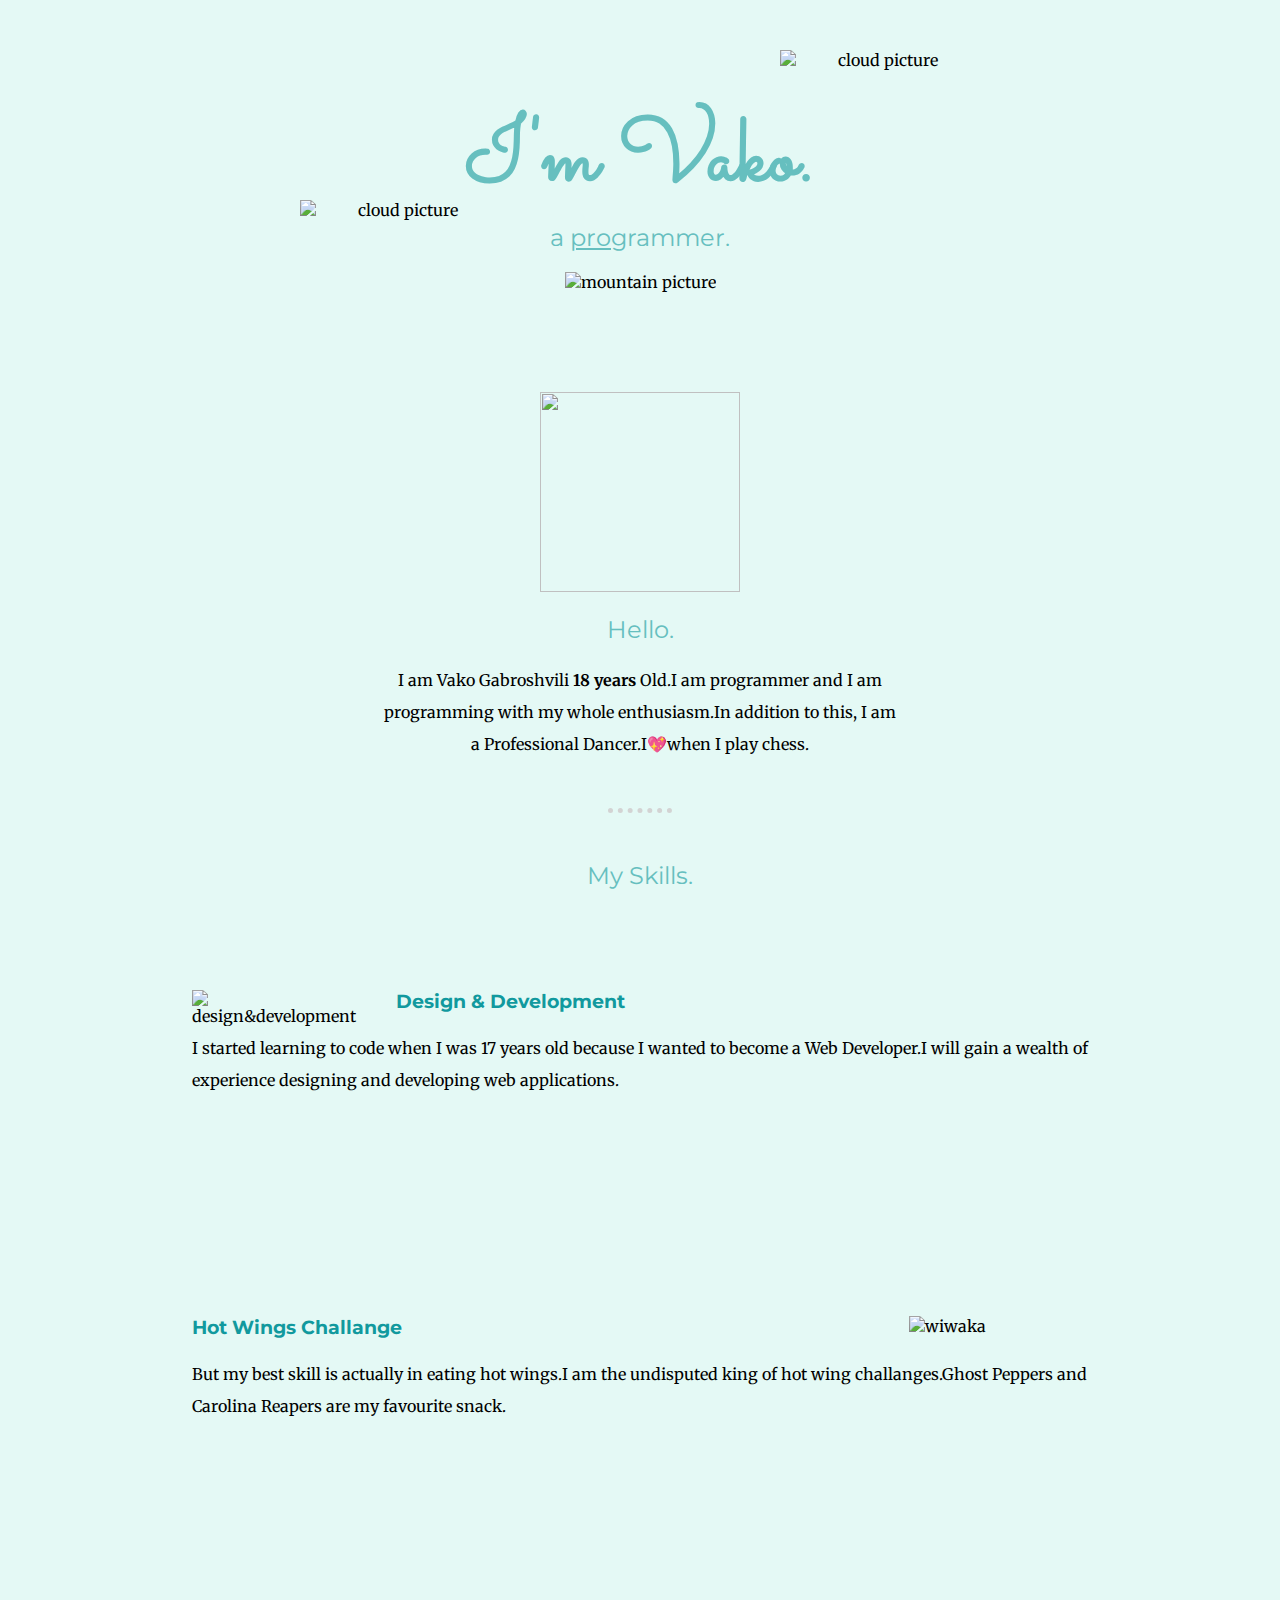
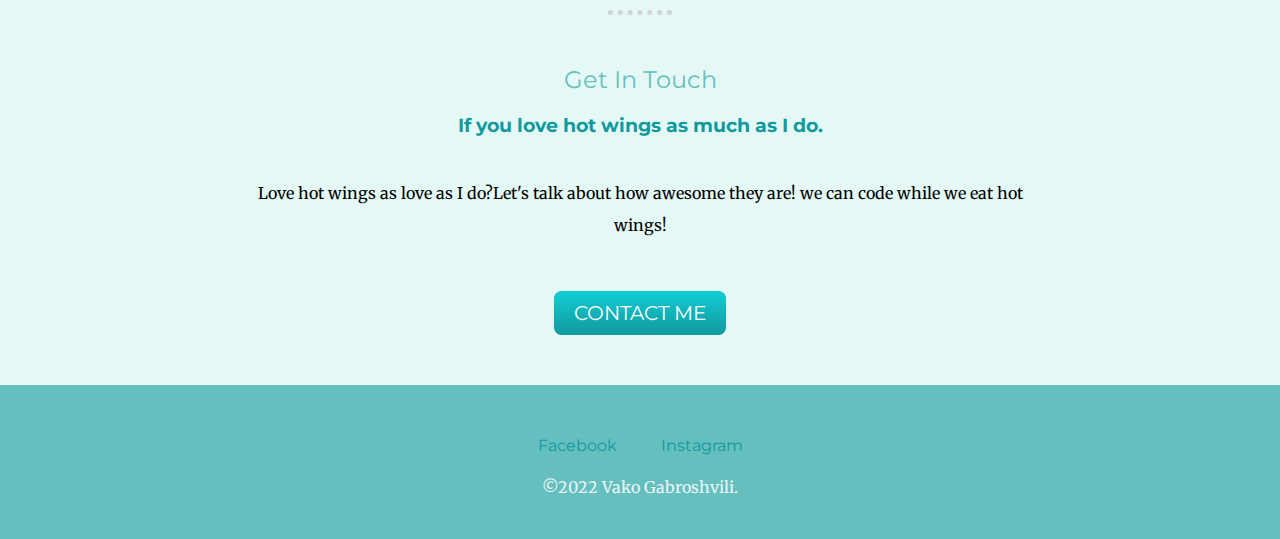
==== index.html @ 7b6bf8d6 "Add initial CV website files" ====
<!DOCTYPE html>
<html lang="en">
<head>
    <meta charset="UTF-8">
    <meta http-equiv="X-UA-Compatible" content="IE=edge">
    <meta name="viewport" content="width=device-width, initial-scale=1.0">
    <title>Vako's Personal Site</title>
    <link rel="stylesheet" href="style.css">
    <link rel="icon" href="boss.png">
    <link rel="preconnect" href="https://fonts.googleapis.com">
<link rel="preconnect" href="https://fonts.gstatic.com" crossorigin>
<link href="https://fonts.googleapis.com/css2?family=Merriweather&family=Montserrat&family=Sacramento&display=swap" rel="stylesheet">
</head>
<body>
    <div class="top-container">
        <img class="top-cloud" src="../images/cloud.png" alt="cloud picture" width="200px" height="80px">
        <h1>I'm Vako.</h1>
        <h2>a <span class="pro">pro</span>grammer.</h2>
        <img class="bottom-cloud" src="../images/cloud.png" alt="cloud picture" width="200px" height="100px">
        <img  class="mountain" src="../images/mountain (3).png" alt="mountain picture">
    </div>
    <div class="middle-container">
        <div class="profile">
          <img src="../images/vakos-picture.png" alt="" width="200px" height="200px">
          <h2>Hello.</h2>
          <p class="intro">I am Vako Gabroshvili <strong>18 years</strong> Old.I am  programmer and I am programming with my whole enthusiasm.In addition to this,
            I am a Professional Dancer.I💖when I play chess.</p>
        </div>
        <br>
        <br>
        <hr>
        <br>
        <div class="skills">
          <h2>My Skills.</h2>
          <div class="skill-row">
            <img class="design-img" src="../images/design1-modified.png" alt="design&development">
             <h3>Design &  Development </h3>
            <p>I started learning to code when I was 17 years old because I wanted to become a Web Developer.I will gain a wealth of experience designing and developing web applications.</p>
        </div>
        <br>
          <div class="skill-row">
            <img class="chill-img" src="../images/chill1.png" alt="wiwaka" >
            <h3>Hot Wings Challange</h3>
            <p>But my best skill is actually in eating hot wings.I am the undisputed king of hot wing challanges.Ghost Peppers and Carolina Reapers are my favourite snack. </p>
          </div>
        </div>
        <br>
        <br>
        <br>
        <br>
        <hr>
        <div class="bottom-container">
          <h2>Get In Touch</h2>
          <h3>If you love hot wings as much as I do.</h3>
          <p class="contact-message">Love hot wings as love as I do?Let's talk about how awesome they are! we can code while we eat hot wings!</p>
          <a  class="btn"  href="contact.html">CONTACT ME</a>
          <br>
          <br>
          <br>
          <br>
          <div class="social-links">
         <a class="footer-link" href="https://www.facebook.com/vako.gabroshvili.3/">Facebook</a>
        <a class="footer-link" href="https://www.instagram.com/gabroshvilivako/">Instagram</a>
        <p class="copyright">©2022 Vako Gabroshvili.</p>
        </div>
        </div>
      
      
</body>
</html>
---- style.css ----
/*********************TAG SELECTORS*********************/
body {
    margin: 0px;
    text-align: center;
    font-family: 'Merriweather', serif;
}
h1 {
    font-size: 5.625em; 
    margin-top: 100px auto 0 auto;
    font-family: 'Sacramento', cursive;
    color: #66BFBF;
    line-height: 2px;

}

h2{
    font-family: 'Montserrat', sans-serif;
    
    color: #66BFBF;
    font-weight: normal;
}
.intro {
    width: 40%;
    margin:auto ;
}

h3 {
    font-family: 'Montserrat', sans-serif;
    color: #11999E;
}

div {
    background-color:#E4F9F5;
    position: relative;
}
p {
    line-height: 2;
}
hr {
    border-style: none;
    border-top-style: dotted;
    border-color: lightgray;
    border-width: 5px;
    width: 5%;
}
a {
    color: #11999E;
    font-family: 'Montserrat', sans-serif;
    text-decoration: none;
    margin: 10px 20px;
}
a:hover {
    color: #EAF6F6;
}

/*********************CLASS SELECTORS*********************/

.pro {
    text-decoration: underline;
}
.bottom-cloud {
    position:absolute;
    left: 300px;
    top: 200px;
}
.top-cloud{
    position: absolute;
    right: 300px;
    top: 50px;
}
.bottom-container {
     position: relative;
     margin:50px 0 0px; 
     
}
.top-container {
    position: relative;
    padding: 100px;
}

.btn {
    color: #11999E; 
        background: #11CDD4;
        background-image: -webkit-linear-gradient(top, #11CDD4, #11999E);
        background-image: -moz-linear-gradient(top, #11CDD4, #11999E);
        background-image: -ms-linear-gradient(top, #11CDD4, #11999E);
        background-image: -o-linear-gradient(top, #11CDD4, #11999E);
        background-image: linear-gradient(to bottom, #11CDD4, #11999E);
        -webkit-border-radius: 8;
        -moz-border-radius: 8;
        border-radius: 8px;
        font-family: 'Montserrat', sans-serif;
        color: #ffffff;
        font-size: 20px;
        padding: 10px 20px 10px 20px;
        text-decoration: none;
      }
      
      .btn:hover {
        background: #30E3CB;
        background-image: -webkit-linear-gradient(top, #30E3CB, #2BC4AD);
        background-image: -moz-linear-gradient(top, #30E3CB, #2BC4AD);
        background-image: -ms-linear-gradient(top, #30E3CB, #2BC4AD);
        background-image: -o-linear-gradient(top, #30E3CB, #2BC4AD);
        background-image: linear-gradient(to bottom, #30E3CB, #2BC4AD);
        text-decoration: none;
      }

.skill-row {
    width: 70%;
    margin:auto;
    margin:100px auto 100px auto;
    text-align: left;
}
.chill-img {
    width: 20%;
    float:right;
    margin-left:20px ;

}
.design-img {
    width: 20%;
    float:left;
    margin-right: 25px;
}

.contact-message {
    width: 60%;
    margin: 40px auto 60px;
}
 
.copyright {
    color:#EAF6F6;
}
.social-links {
          background-color: #66BFBF;
          padding: 50px 0 20px;
}
.contact {
    color: #30E3CB;
    font-size:xx-large;
}
.number {
    color: #30E3CB;
}
.email {
    color: #30E3CB;
}
.img-container {
      width: 300px;
}
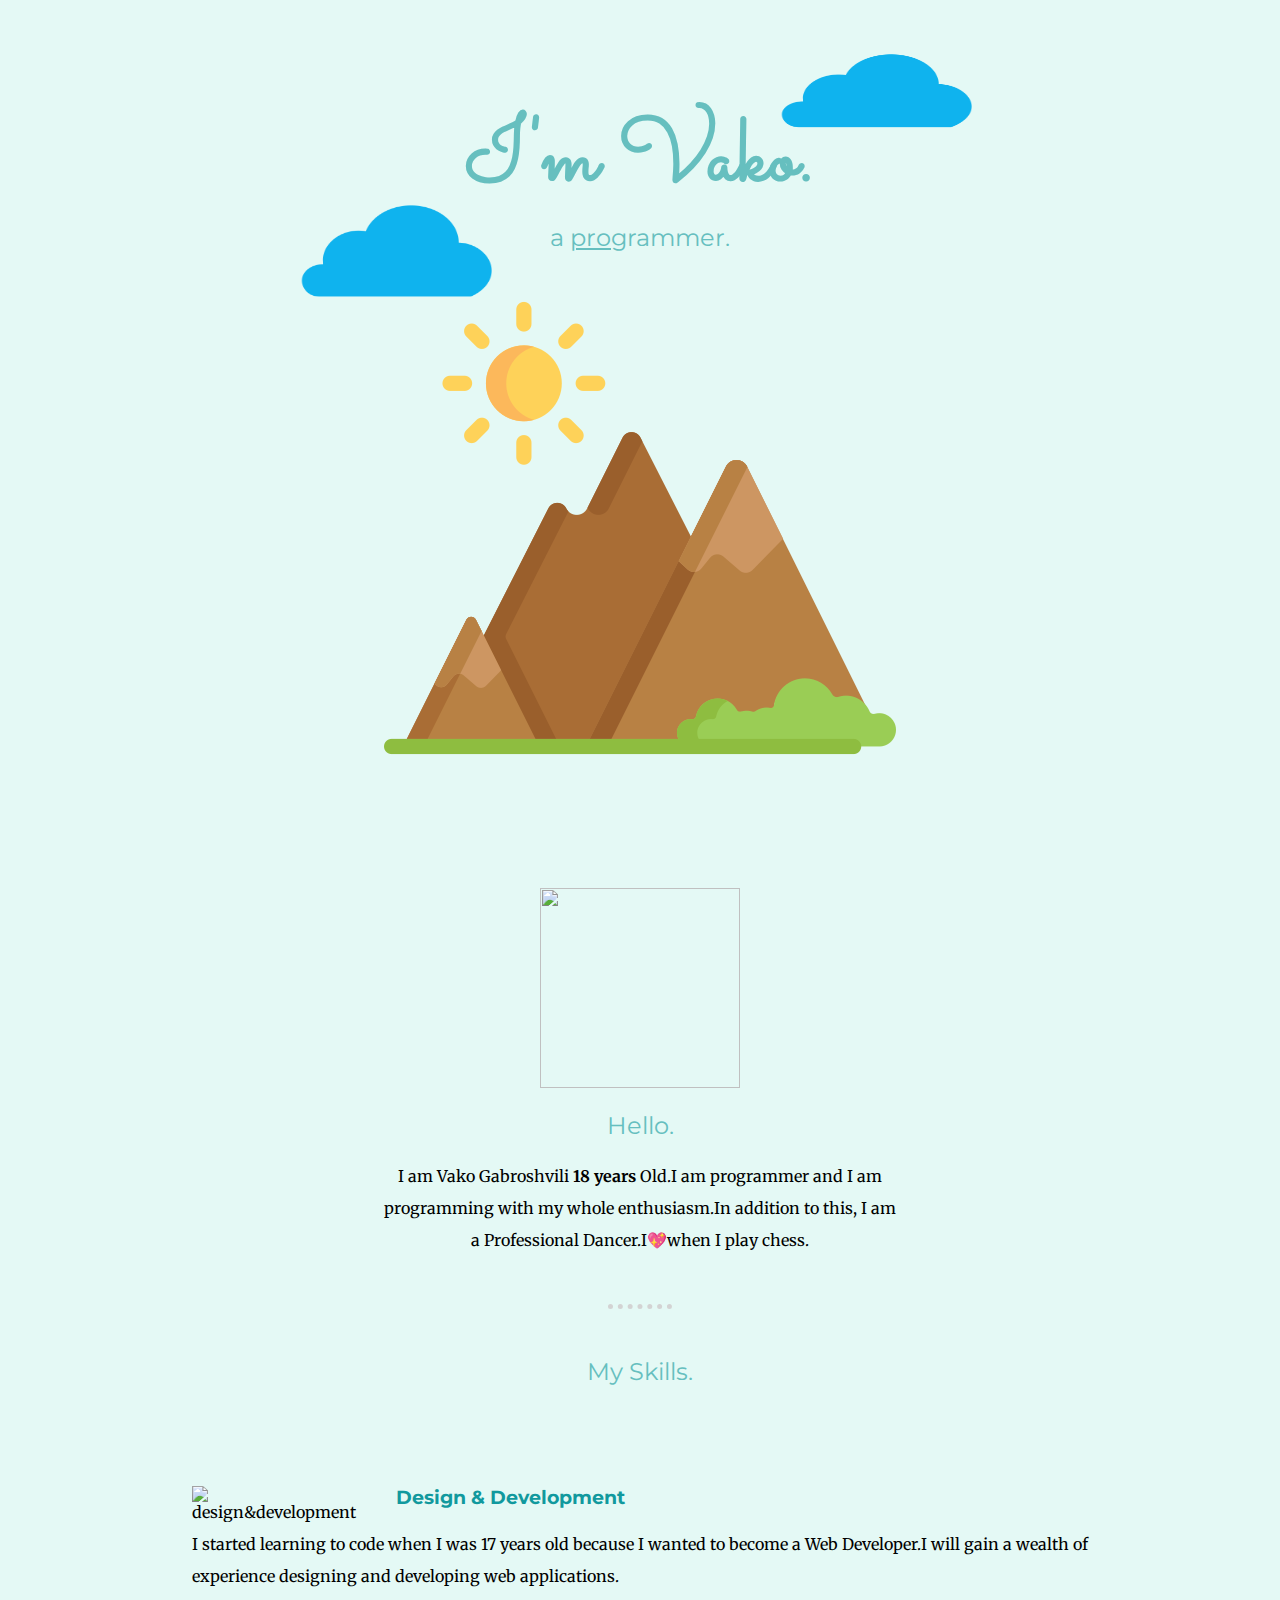
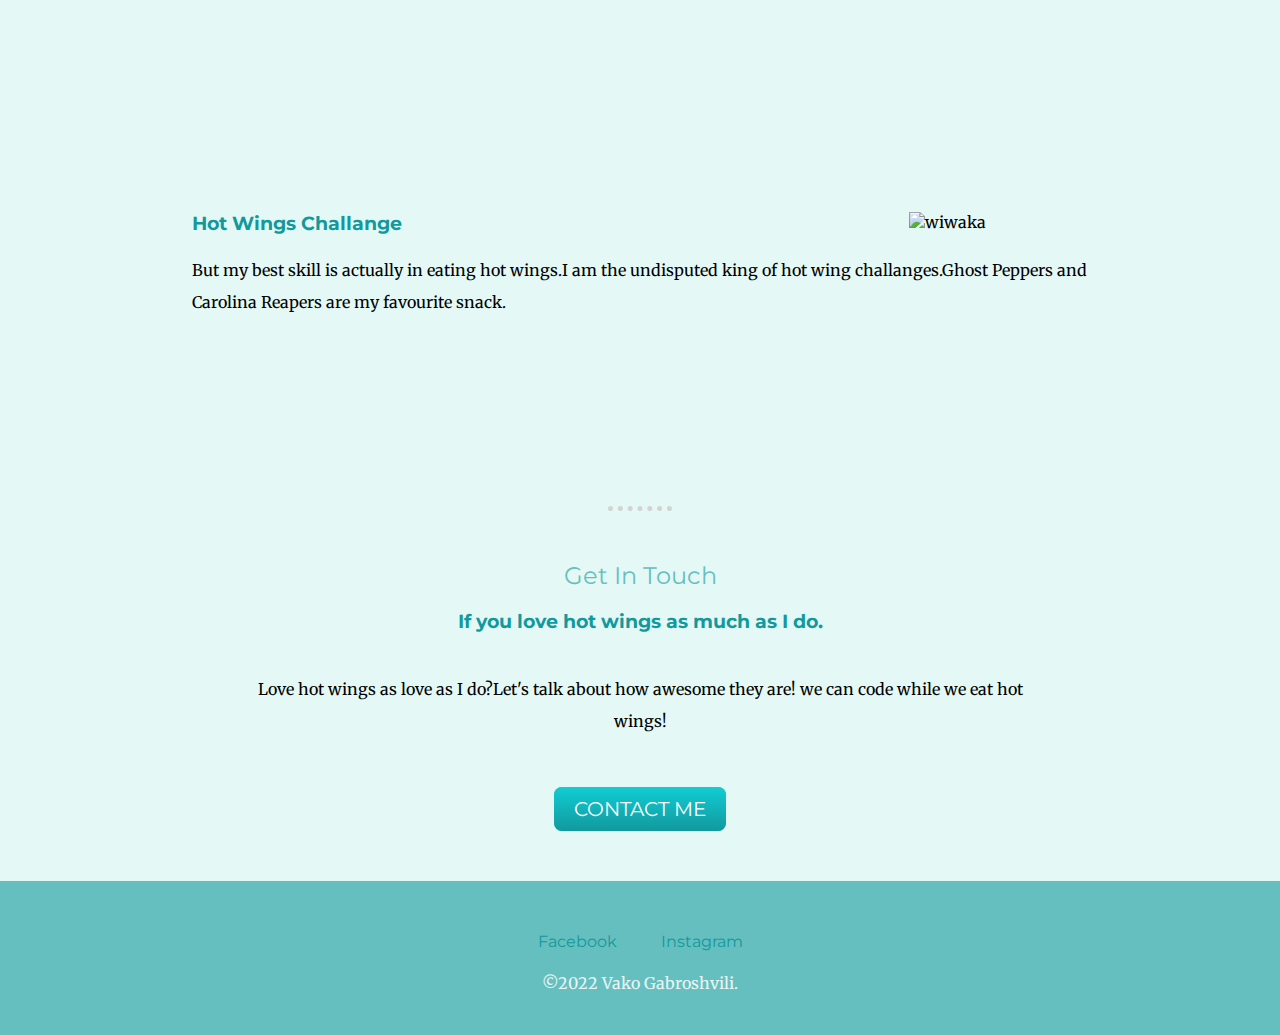
==== commit 1bddd50d: "Update index.html" ====
--- a/index.html
+++ b/index.html
@@ -13,11 +13,11 @@
 </head>
 <body>
     <div class="top-container">
-        <img class="top-cloud" src="../images/cloud.png" alt="cloud picture" width="200px" height="80px">
+        <img class="top-cloud" src="cloud.png" alt="cloud picture" width="200px" height="80px">
         <h1>I'm Vako.</h1>
         <h2>a <span class="pro">pro</span>grammer.</h2>
-        <img class="bottom-cloud" src="../images/cloud.png" alt="cloud picture" width="200px" height="100px">
-        <img  class="mountain" src="../images/mountain (3).png" alt="mountain picture">
+        <img class="bottom-cloud" src="cloud.png" alt="cloud picture" width="200px" height="100px">
+        <img  class="mountain" src="mountain (3).png" alt="mountain picture">
     </div>
     <div class="middle-container">
         <div class="profile">
@@ -67,4 +67,4 @@
       
       
 </body>
-</html>+</html>
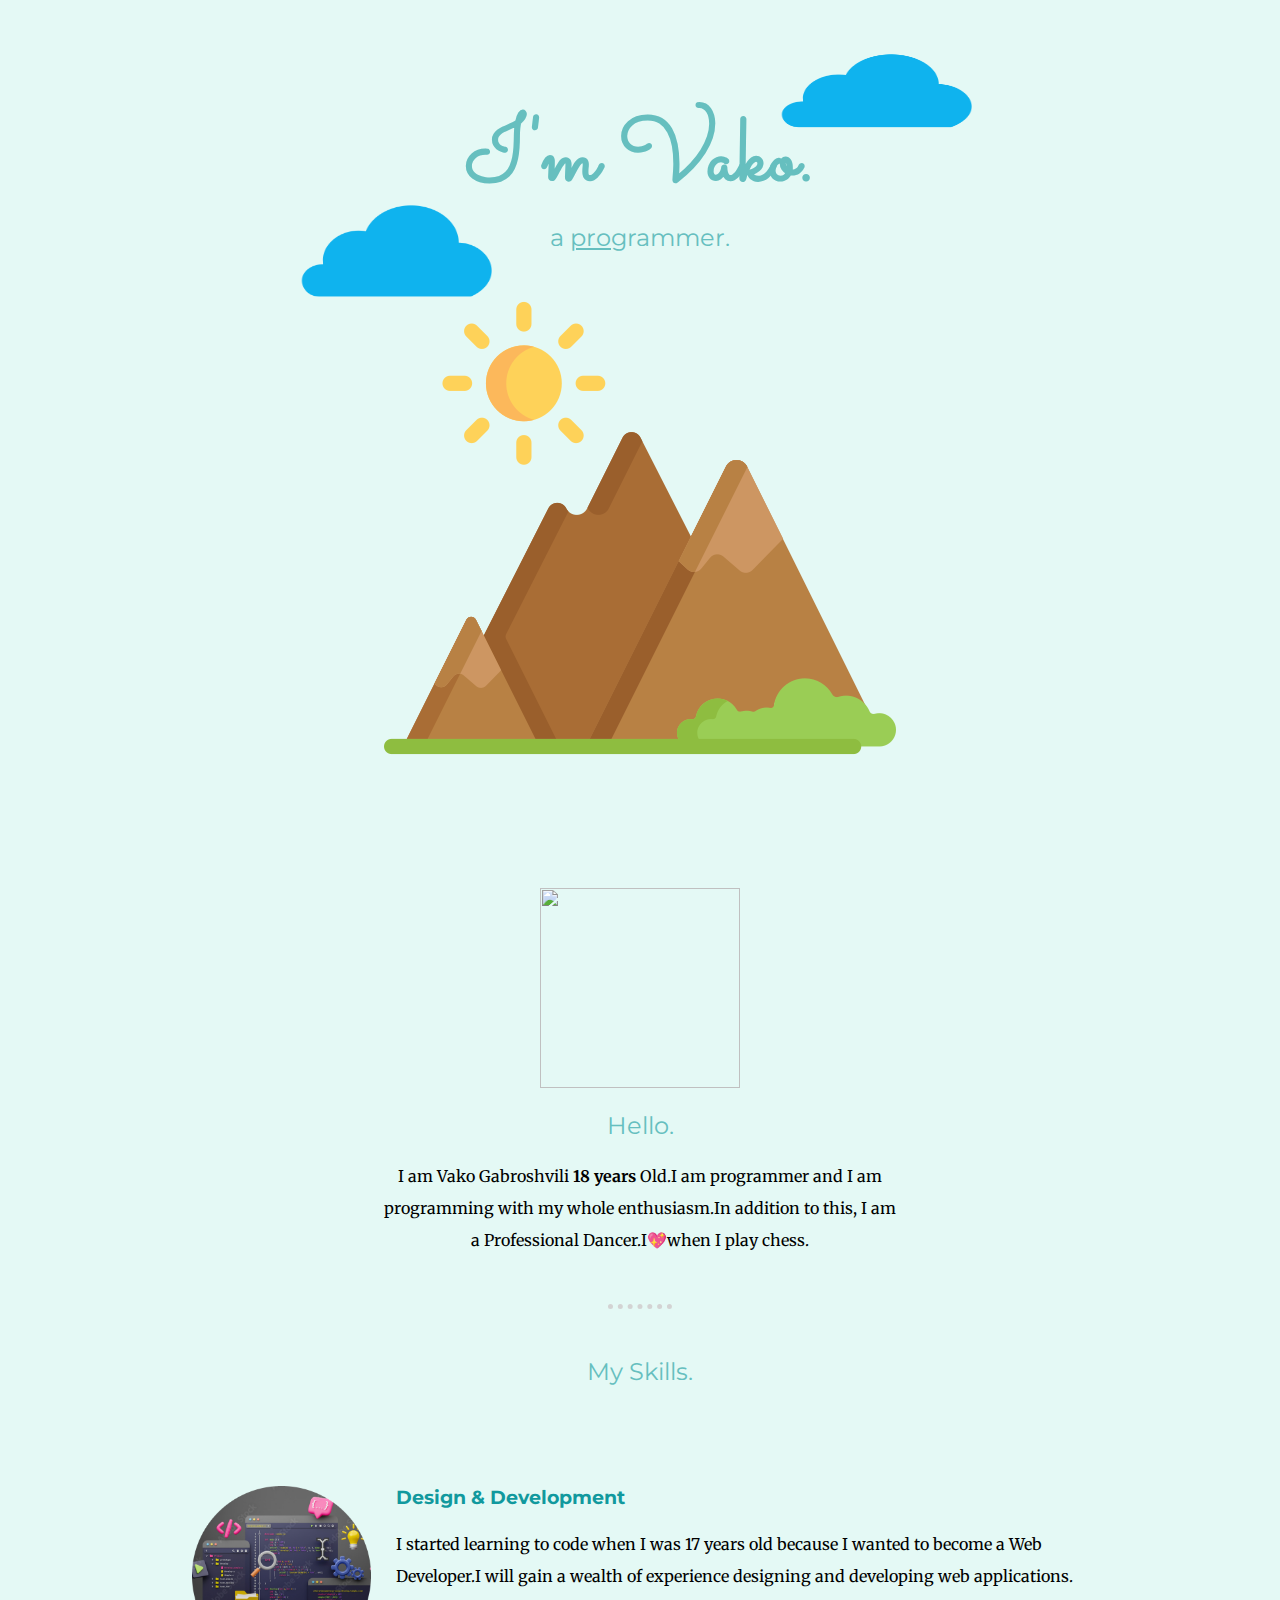
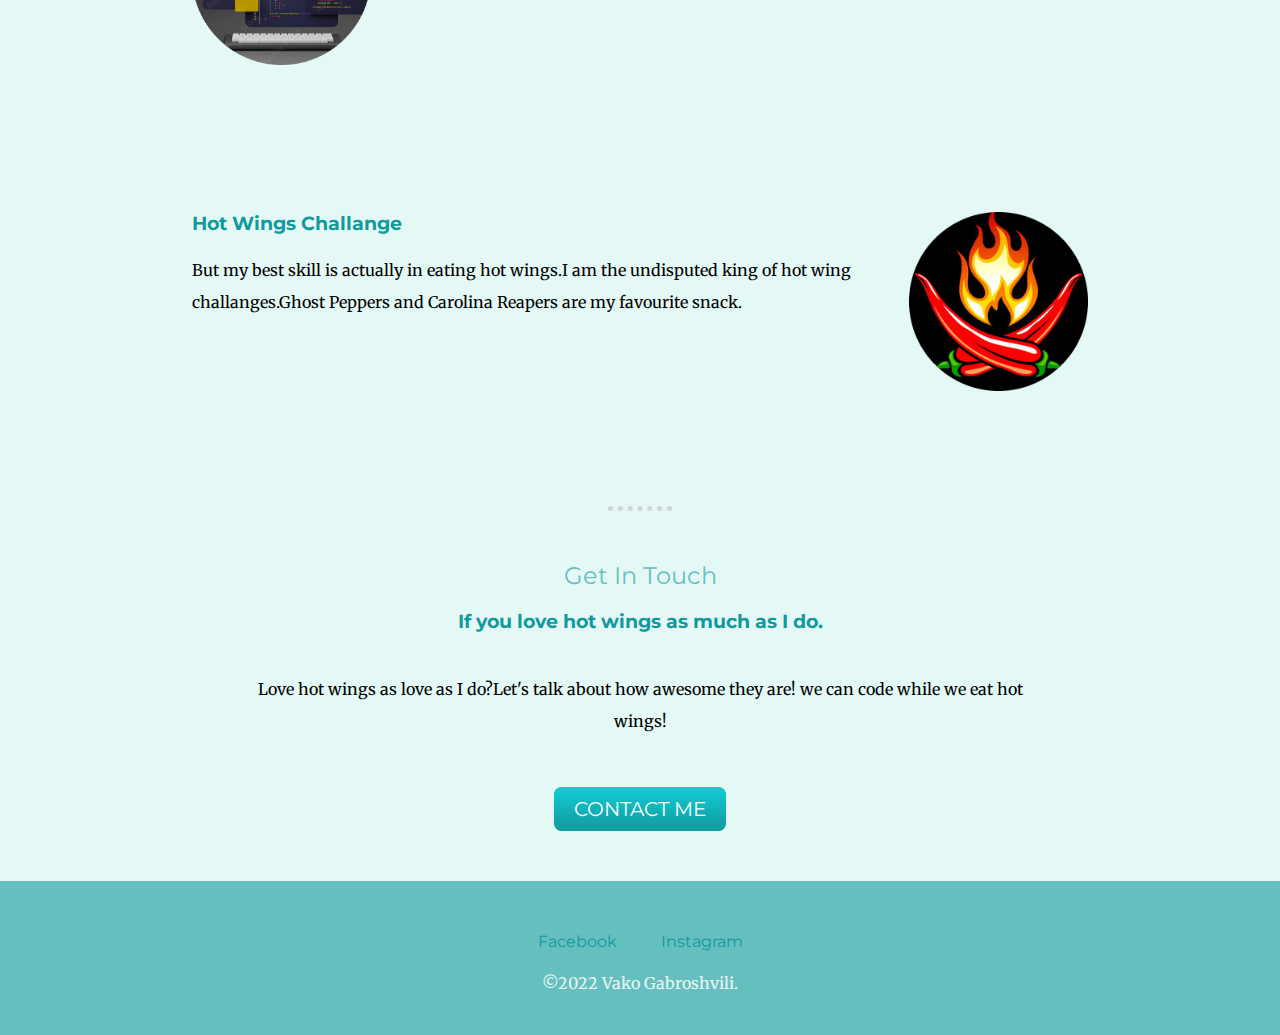
==== commit d0d02aeb: "Update index.html" ====
--- a/index.html
+++ b/index.html
@@ -21,7 +21,7 @@
     </div>
     <div class="middle-container">
         <div class="profile">
-          <img src="../images/vakos-picture.png" alt="" width="200px" height="200px">
+          <img src="vakos-picture.png" alt="" width="200px" height="200px">
           <h2>Hello.</h2>
           <p class="intro">I am Vako Gabroshvili <strong>18 years</strong> Old.I am  programmer and I am programming with my whole enthusiasm.In addition to this,
             I am a Professional Dancer.I💖when I play chess.</p>
@@ -33,13 +33,13 @@
         <div class="skills">
           <h2>My Skills.</h2>
           <div class="skill-row">
-            <img class="design-img" src="../images/design1-modified.png" alt="design&development">
+            <img class="design-img" src="design1-modified.png" alt="design&development">
              <h3>Design &  Development </h3>
             <p>I started learning to code when I was 17 years old because I wanted to become a Web Developer.I will gain a wealth of experience designing and developing web applications.</p>
         </div>
         <br>
           <div class="skill-row">
-            <img class="chill-img" src="../images/chill1.png" alt="wiwaka" >
+            <img class="chill-img" src="/chill1.png" alt="wiwaka" >
             <h3>Hot Wings Challange</h3>
             <p>But my best skill is actually in eating hot wings.I am the undisputed king of hot wing challanges.Ghost Peppers and Carolina Reapers are my favourite snack. </p>
           </div>
